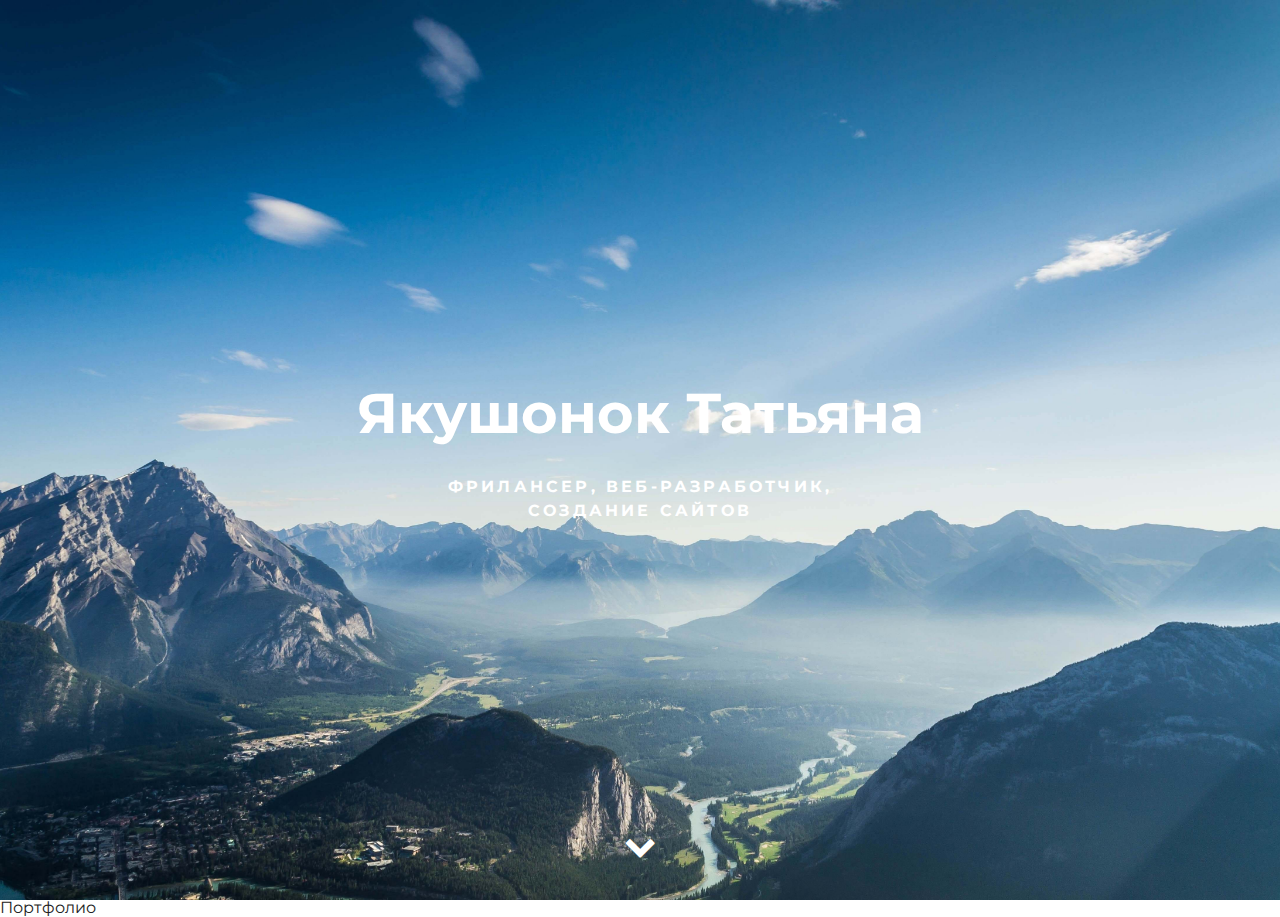
==== portfolio-1/index.html @ 1fcd5ddc "feat: add section header" ====
<!DOCTYPE html>
<html lang="en">
<head>
    <meta charset="UTF-8">
    <meta http-equiv="X-UA-Compatible" content="IE=edge">
    <meta name="viewport" content="width=device-width, initial-scale=1.0">
    <link rel="stylesheet" href="./font-awesome/css/font-awesome.min.css">
    <link rel="stylesheet" href="./css/styles.css">
    <title>Yakushonok Tatiana - frontend developer. Portfolio</title>
</head>
<body>
    <header class="header">
        <h1 class="header__title">
            Якушонок Татьяна
        </h1>
        <p class="header__subtitle">
            фрилансер, веб-разработчик, <br>создание сайтов
        </p>
        <div class="header__arrow">
            <i class="fa fa-chevron-down" aria-hidden="true"></i>
        </div>
    </header>
    <main class="main">
        <section class="portfolio">
            <h2 class="portfolio__title">
                Портфолио
            </h2>
        </section>
    </main>
</body>
</html>
---- portfolio-1/css/styles.css ----
@import url('reset.css');
@import url(https://fonts.googleapis.com/css?family=Montserrat:regular,600,700,italic,700italic);

html {
    box-sizing: border-box;
    scroll-behavior: smooth;
}

*,
*::before,
*::after {
    -webkit-box-sizing: inherit;
            box-sizing: inherit;
}

body {
    font-family: 'Montserrat', sans-serif;
}

/*===================================== HEADER ========================================*/

.header {
    position: relative;

    display: flex;
    flex-direction: column;
    justify-content: center;
    align-items: center;

    width: 100%;
    height: 100vh;

    background-color: #556983;
    background-image: url('../img/header-bg.jpg');
    background-repeat: no-repeat;
    background-size: cover;
    background-position: center;
}

.header__title {
    margin-bottom: 25px;
    font-weight: 700;
    font-size: 56px;
    line-height: 130%;
    text-align: center;
    color: #fff;
}

.header__subtitle {
    font-weight: 700;
    font-size: 16px;
    line-height: 150%;
    text-align: center;
    letter-spacing: 0.2em;
    text-transform: uppercase;
    color: #fff;
}

.header__arrow {
    display: flex;
    justify-content: center;
    align-items: center;

    width: 48px;
    height: 48px;
    position: absolute;
    bottom: 30px;
    left: 50%;
    transform: translateX(-50%);
}

.fa-chevron-down {
    font-size: 32px;
    color: #fff;
}
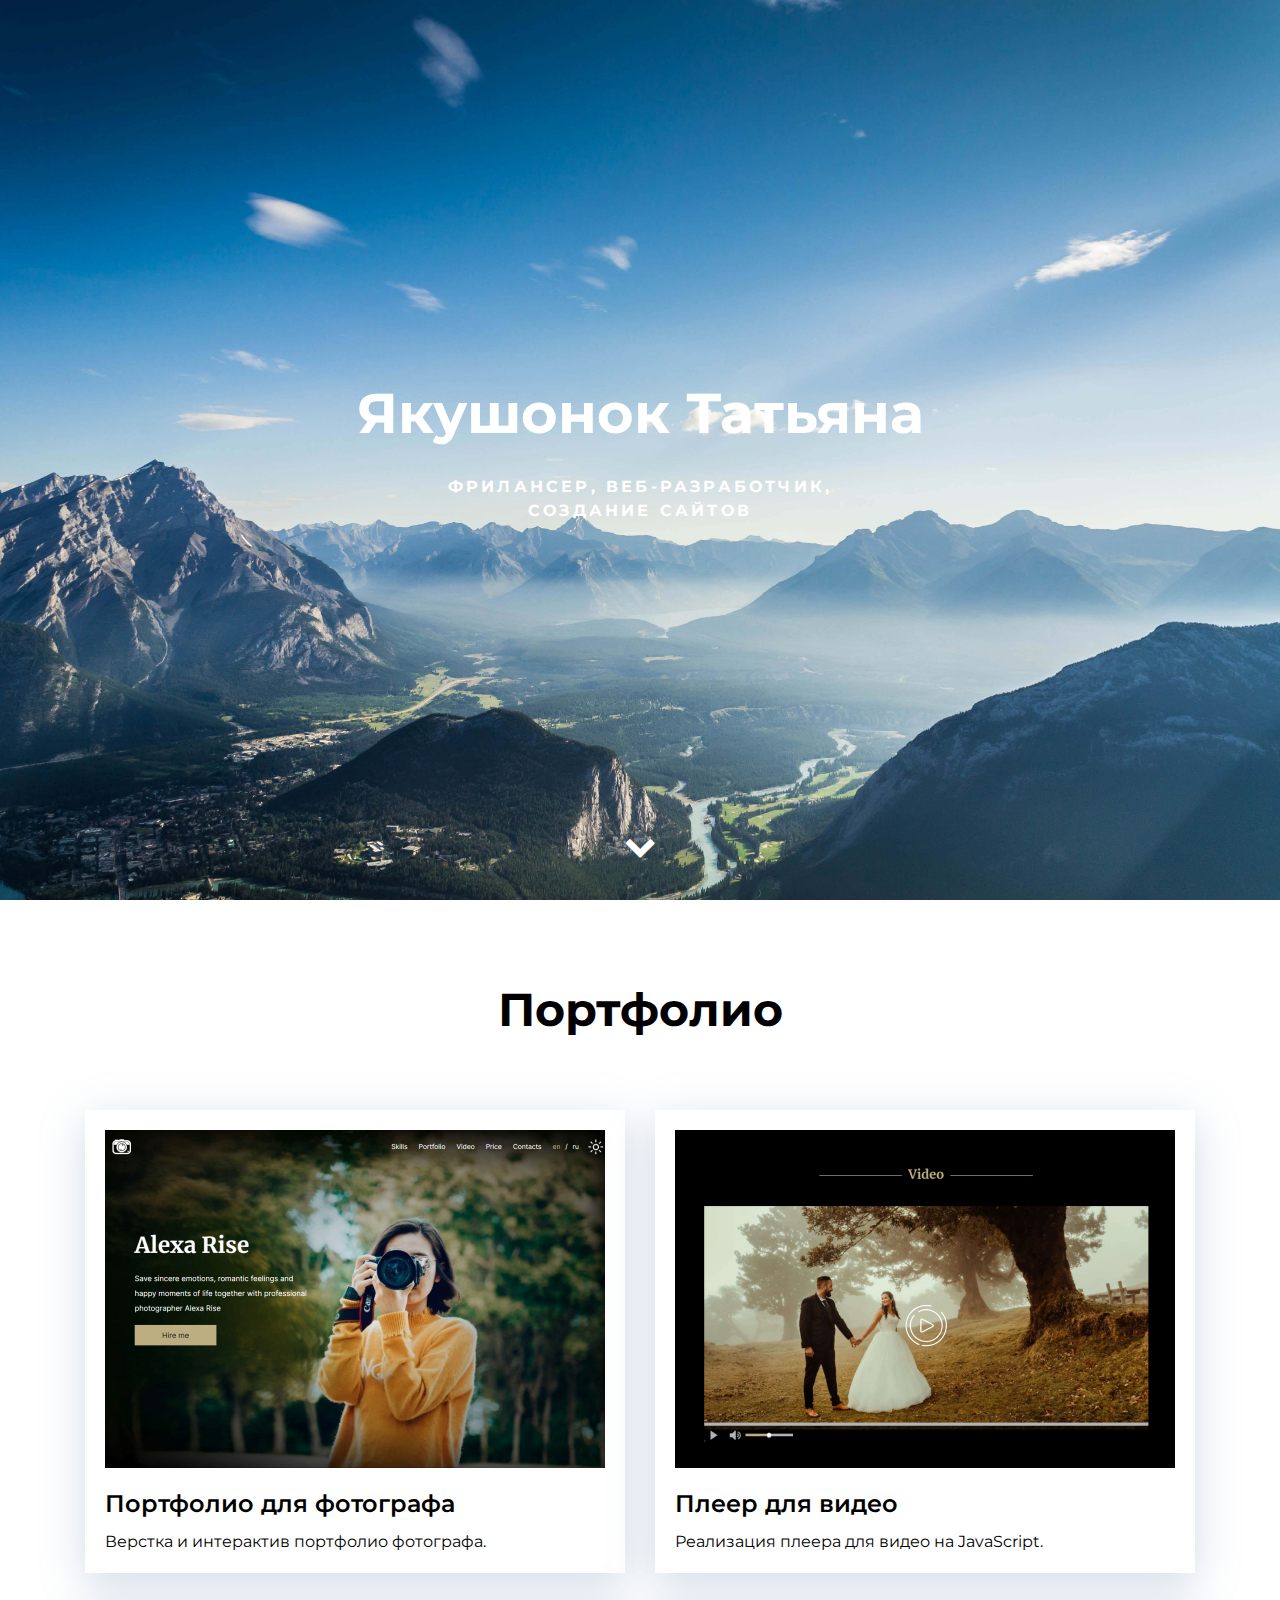
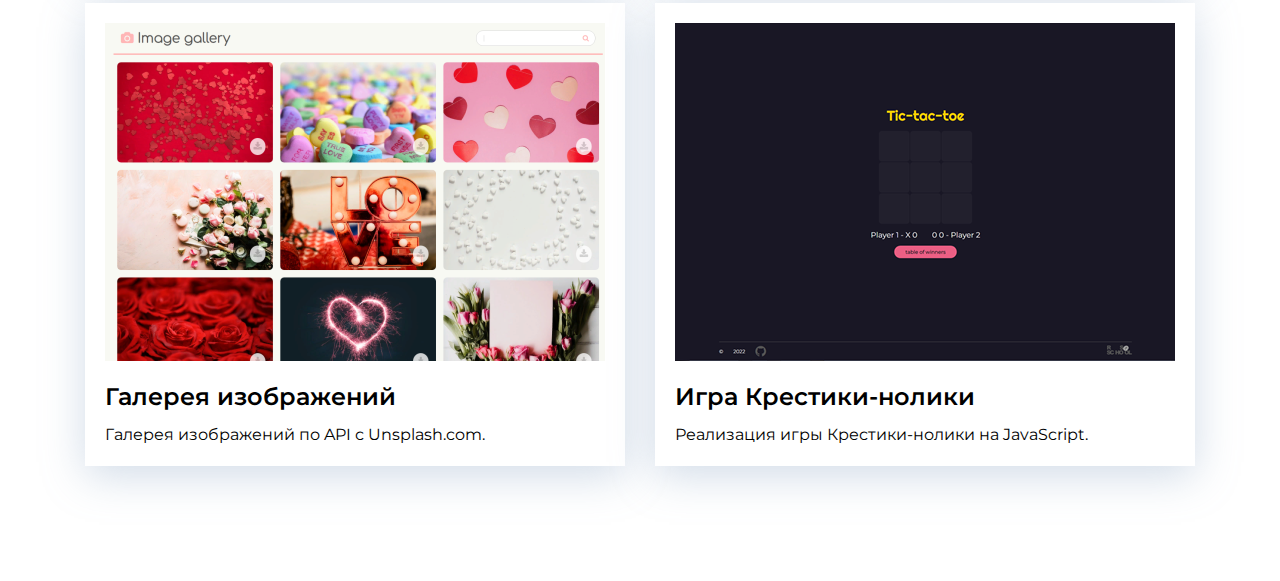
==== commit 1abc28e4: "feat: add section portfolio" ====
--- a/portfolio-1/index.html
+++ b/portfolio-1/index.html
@@ -22,9 +22,33 @@
     </header>
     <main class="main">
         <section class="portfolio">
-            <h2 class="portfolio__title">
-                Портфолио
-            </h2>
+            <div class="container">
+                <h2 class="portfolio__title section__title">
+                    Портфолио
+                </h2>
+                <div class="portfolio__cards-wrapper">
+                    <div class="card">
+                        <img class="card__img" src="./img/portfolio.png" alt="Порфолио фотографа">
+                        <h3 class="card__title" >Портфолио для фотографа</h3>
+                        <p class="card__subtitle" >Верстка и интерактив портфолио фотографа.</p>
+                    </div>
+                    <div class="card">
+                        <img class="card__img" src="./img/video-player.png" alt="Порфолио фотографа">
+                        <h3 class="card__title" >Плеер для видео</h3>
+                        <p class="card__subtitle" >Реализация плеера для видео на JavaScript.</p>
+                    </div>
+                    <div class="card">
+                        <img class="card__img" src="./img/image-gallery.png" alt="Порфолио фотографа">
+                        <h3 class="card__title" >Галерея изображений</h3>
+                        <p class="card__subtitle" >Галерея изображений по API с Unsplash.com.</p>
+                    </div>
+                    <div class="card">
+                        <img class="card__img" src="./img/game.png" alt="Порфолио фотографа">
+                        <h3 class="card__title" >Игра Крестики-нолики</h3>
+                        <p class="card__subtitle" >Реализация игры Крестики-нолики на JavaScript.</p>
+                    </div>
+                </div>
+            </div>
         </section>
     </main>
 </body>
--- a/portfolio-1/css/styles.css
+++ b/portfolio-1/css/styles.css
@@ -15,6 +15,21 @@
 
 body {
     font-family: 'Montserrat', sans-serif;
+    font-size: 16px;
+    line-height: 130%;
+    color: #000;
+}
+
+.container {
+    max-width: 1110px;
+    margin: 0 auto;
+}
+
+.section__title {
+    font-weight: 700;
+    font-size: 46px;
+    line-height: 130%;
+    text-align: center;
 }
 
 /*===================================== HEADER ========================================*/
@@ -72,4 +87,49 @@
 .fa-chevron-down {
     font-size: 32px;
     color: #fff;
+}
+
+/*===================================== SECTION PORTFOLIO ========================================*/
+
+.portfolio {
+    padding: 80px 0 115px 0;
+}
+
+.portfolio__title {
+    margin-bottom: 70px;
+}
+
+.portfolio__cards-wrapper {
+    display: flex;
+    flex-wrap: wrap;
+    justify-content: space-between;
+}
+
+.card {
+    margin-bottom: 30px;
+    padding: 20px;
+    max-width: 540px;
+    background-color: #fff;
+    box-shadow: 0px 10px 40px rgba(126, 155, 189, 0.35);
+}
+
+.card:last-child,
+.card:nth-last-child(2) {
+    margin-bottom: 0;
+}
+
+.card__img {
+    max-width: 100%;
+    margin-bottom: 20px;
+}
+
+.card__title {
+    margin-bottom: 13px;
+    font-weight: 600;
+    font-size: 24px;
+    line-height: 130%;
+}
+
+.card__subtitle {
+
 }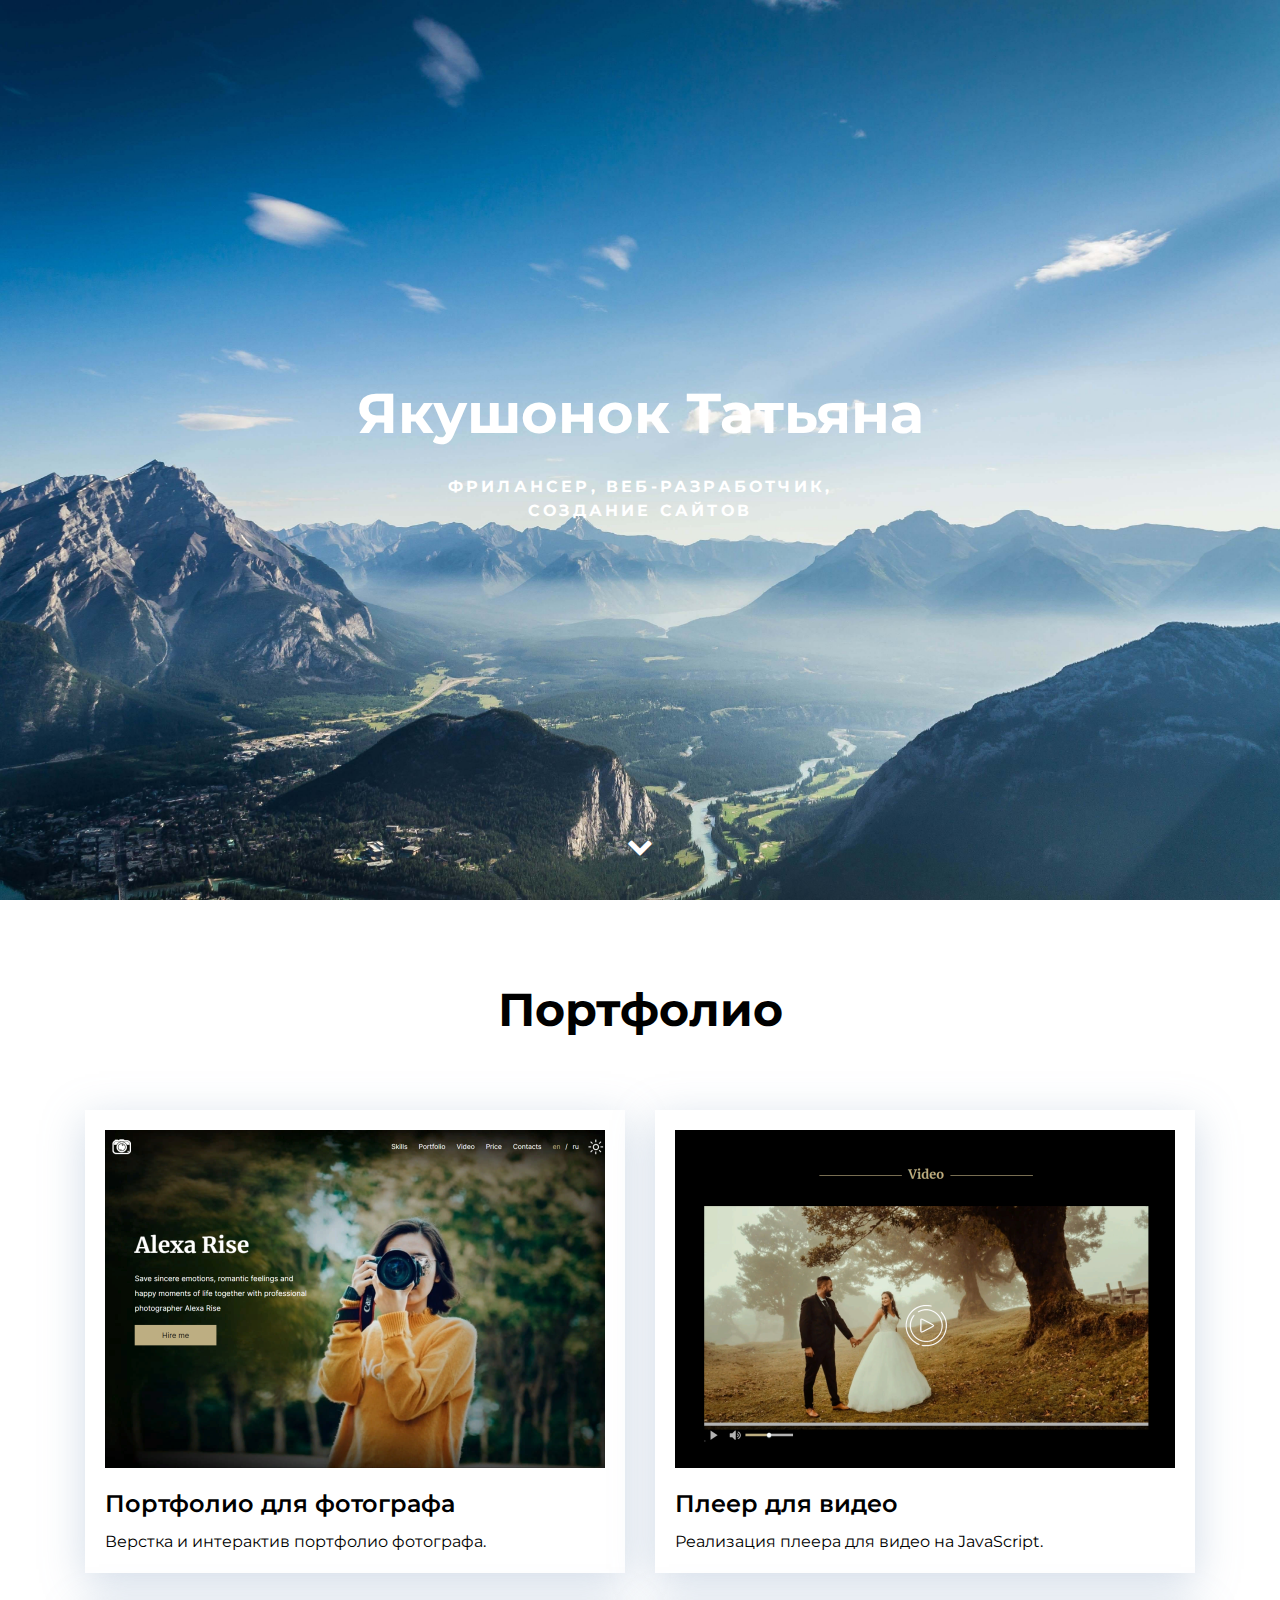
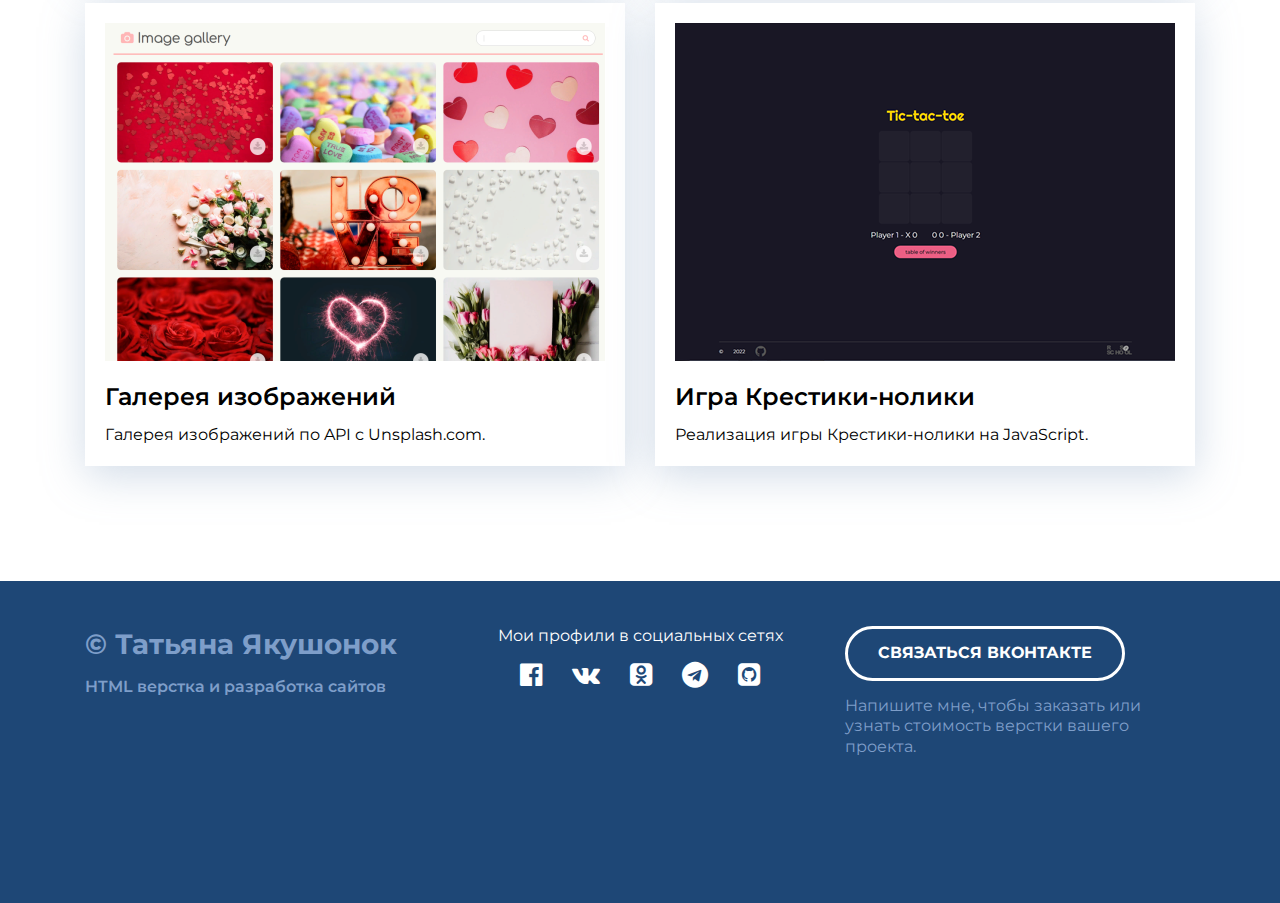
==== commit 050e6f60: "feat: add footer" ====
--- a/portfolio-1/index.html
+++ b/portfolio-1/index.html
@@ -51,5 +51,44 @@
             </div>
         </section>
     </main>
+
+    <footer class="footer">
+        <div class="container">
+            <div class="footer__row">
+                <div class="footer__copyright footer__col">
+                    <div class="footer__copyright-name">
+                        &copy Татьяна Якушонок
+                    </div>
+                    <p>HTML верстка и разработка сайтов</p>
+                </div> 
+                <div class="footer_icons">
+                    <p>Мои профили в социальных сетях</p>
+                    <div class="footer__icons-row footer__col">
+                        <a href="https://www.facebook.com/tatiana.yakushonok" target="_blank">
+                            <i class="fa fa-facebook-official" aria-hidden="true"></i>
+                        </a>
+                        <a href="https://vk.com/tatiana_yakushonok" target="_blank">
+                            <i class="fa fa-vk" aria-hidden="true"></i>
+                        </a>
+                        <a href="https://ok.ru/profile/570519197069" target="_blank">
+                            <i class="fa fa-odnoklassniki-square" aria-hidden="true"></i>
+                        </a>
+                        <a href="https://tele.click/yatatiana" target="_blank">
+                            <i class="fa fa-telegram" aria-hidden="true"></i>
+                        </a>
+                        <a href="https://github.com/TatianaYakushonok" target="_blank">
+                            <i class="fa fa-github-square" aria-hidden="true"></i>
+                        </a>
+                    </div>
+                </div>
+                <div class="footer__contacts footer__col">
+                    <a href="https://vk.com/tatiana_yakushonok" class="footer__button" target="_blank">
+                        Связаться Вконтакте
+                    </a>
+                    <p>Напишите мне, чтобы заказать или узнать стоимость верстки вашего проекта.</p>
+                </div>
+            </div>
+        </div>
+    </footer>
 </body>
 </html>--- a/portfolio-1/css/styles.css
+++ b/portfolio-1/css/styles.css
@@ -20,6 +20,10 @@
     color: #000;
 }
 
+a {
+    text-decoration: none;
+}
+
 .container {
     max-width: 1110px;
     margin: 0 auto;
@@ -28,7 +32,7 @@
 .section__title {
     font-weight: 700;
     font-size: 46px;
-    line-height: 130%;
+    line-height: 1.3;
     text-align: center;
 }
 
@@ -130,6 +134,78 @@
     line-height: 130%;
 }
 
-.card__subtitle {
-
+/*===================================== FOOTER ========================================*/
+
+.footer {
+    padding: 45px 0 130px 0;
+    color: #fff;
+    background-color: #1e4776;
+}
+
+.footer__col {
+    flex-grow: 1;
+    max-width: 350px;
+}
+
+.footer__row {
+    display: flex;
+    justify-content: space-between;
+}
+
+.footer__copyright {
+    color: #7e9ec9;
+    line-height: 1.3;
+}
+
+.footer__copyright-name {
+    font-weight: 700;
+    font-size: 28px;
+    margin-bottom: 15px;
+}
+
+.footer__copyright p {
+    font-weight: 600;
+    margin-bottom: 15px;
+}
+
+.footer_icons p {
+    margin-bottom: 15px;
+}
+
+.footer__icons-row {
+    display: flex;
+    justify-content: center;
+    align-items: center;
+    gap: 30px;
+}
+
+.fa {
+    font-size: 26px;
+    color: #fff;
+}
+
+.fa:hover {
+    color: #7e9ec9;
+}
+
+.footer__button {
+    display: inline-block;
+    padding: 14px 30px;
+    font-weight: 700;
+    color: #fff;
+    text-transform: uppercase;
+    border: 3px solid #fff;
+    border-radius: 50px;
+}
+
+.footer__button:hover,
+.footer__button:focus,
+.footer__button:active {
+    color: #1e4776;
+    background-color: #fff;
+}
+
+.footer__contacts p {
+    margin: 15px 0;
+    color: #7e9ec9;
 }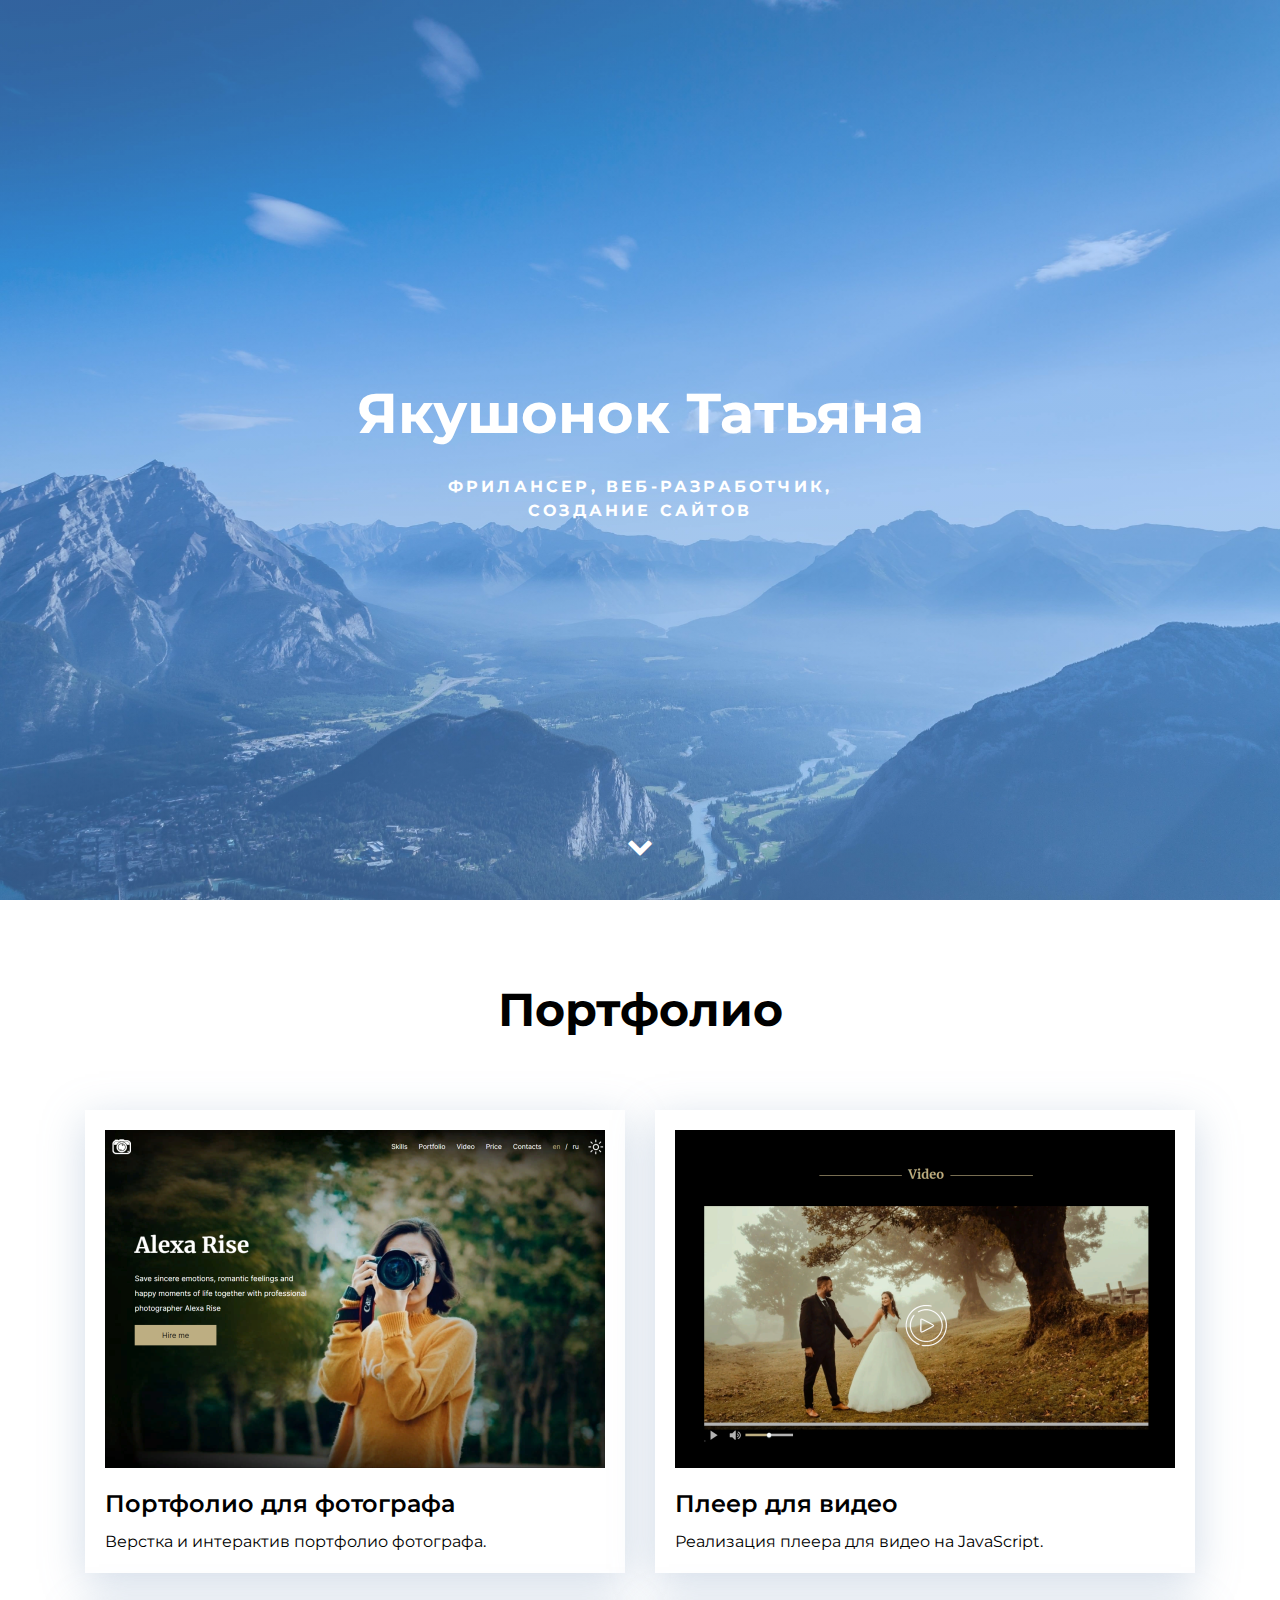
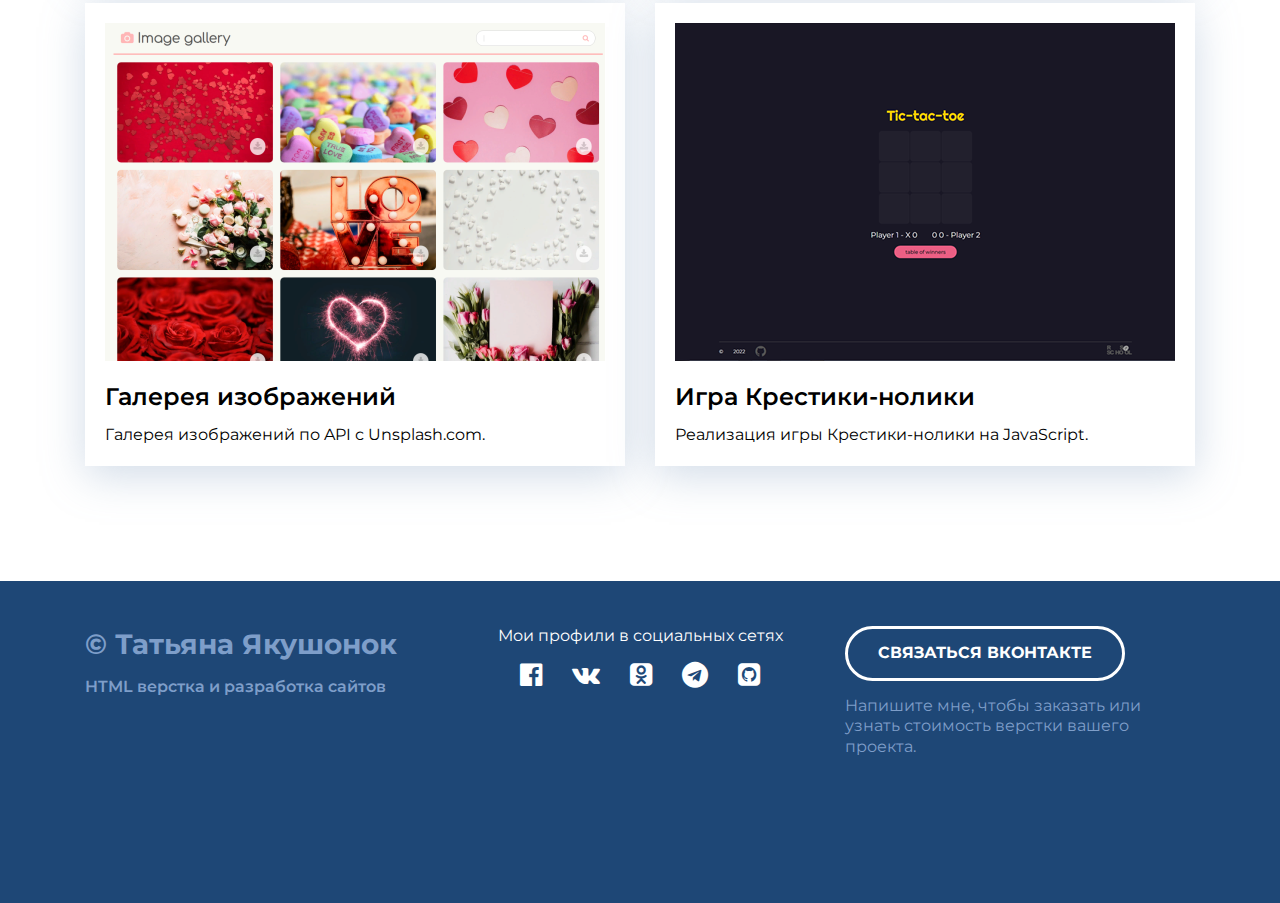
==== commit 8b180774: "feat: add adaptiv version" ====
--- a/portfolio-1/index.html
+++ b/portfolio-1/index.html
@@ -6,6 +6,7 @@
     <meta name="viewport" content="width=device-width, initial-scale=1.0">
     <link rel="stylesheet" href="./font-awesome/css/font-awesome.min.css">
     <link rel="stylesheet" href="./css/styles.css">
+    <link rel="stylesheet" href="./css/media.css">
     <title>Yakushonok Tatiana - frontend developer. Portfolio</title>
 </head>
 <body>
@@ -28,24 +29,32 @@
                 </h2>
                 <div class="portfolio__cards-wrapper">
                     <div class="card">
-                        <img class="card__img" src="./img/portfolio.png" alt="Порфолио фотографа">
-                        <h3 class="card__title" >Портфолио для фотографа</h3>
-                        <p class="card__subtitle" >Верстка и интерактив портфолио фотографа.</p>
+                        <a href="portfolio.html" class="card__link" terget="_blank">
+                            <img class="card__img" src="./img/portfolio.png" alt="Порфолио фотографа">
+                            <h3 class="card__title" >Портфолио для фотографа</h3>
+                            <p class="card__subtitle" >Верстка и интерактив портфолио фотографа.</p>
+                        </a>
                     </div>
                     <div class="card">
-                        <img class="card__img" src="./img/video-player.png" alt="Порфолио фотографа">
-                        <h3 class="card__title" >Плеер для видео</h3>
-                        <p class="card__subtitle" >Реализация плеера для видео на JavaScript.</p>
+                        <a href="portfolio.html" class="card__link" terget="_blank">
+                            <img class="card__img" src="./img/video-player.png" alt="Порфолио фотографа">
+                            <h3 class="card__title" >Плеер для видео</h3>
+                            <p class="card__subtitle" >Реализация плеера для видео на JavaScript.</p>
+                        </a>
                     </div>
                     <div class="card">
-                        <img class="card__img" src="./img/image-gallery.png" alt="Порфолио фотографа">
-                        <h3 class="card__title" >Галерея изображений</h3>
-                        <p class="card__subtitle" >Галерея изображений по API с Unsplash.com.</p>
+                        <a href="portfolio.html" class="card__link" terget="_blank">
+                            <img class="card__img" src="./img/image-gallery.png" alt="Порфолио фотографа">
+                            <h3 class="card__title" >Галерея изображений</h3>
+                            <p class="card__subtitle" >Галерея изображений по API с Unsplash.com.</p>
+                        </a>
                     </div>
                     <div class="card">
-                        <img class="card__img" src="./img/game.png" alt="Порфолио фотографа">
-                        <h3 class="card__title" >Игра Крестики-нолики</h3>
-                        <p class="card__subtitle" >Реализация игры Крестики-нолики на JavaScript.</p>
+                        <a href="portfolio.html" class="card__link" terget="_blank">
+                            <img class="card__img" src="./img/game.png" alt="Порфолио фотографа">
+                            <h3 class="card__title" >Игра Крестики-нолики</h3>
+                            <p class="card__subtitle" >Реализация игры Крестики-нолики на JavaScript.</p>
+                        </a>
                     </div>
                 </div>
             </div>
@@ -82,7 +91,7 @@
                     </div>
                 </div>
                 <div class="footer__contacts footer__col">
-                    <a href="https://vk.com/tatiana_yakushonok" class="footer__button" target="_blank">
+                    <a href="https://vk.me/tatiana_yakushonok" class="footer__button button" target="_blank">
                         Связаться Вконтакте
                     </a>
                     <p>Напишите мне, чтобы заказать или узнать стоимость верстки вашего проекта.</p>
--- a/portfolio-1/css/styles.css
+++ b/portfolio-1/css/styles.css
@@ -22,11 +22,17 @@
 
 a {
     text-decoration: none;
+    color: #000;
+}
+
+img {
+    max-width: 100%;
 }
 
 .container {
-    max-width: 1110px;
+    max-width: 1140px;
     margin: 0 auto;
+    padding: 0 15px;
 }
 
 .section__title {
@@ -34,6 +40,24 @@
     font-size: 46px;
     line-height: 1.3;
     text-align: center;
+}
+
+.button {
+    display: inline-block;
+    padding: 14px 30px;
+    font-weight: 700;
+    color: #fff;
+    text-transform: uppercase;
+    border: 3px solid #fff;
+    border-radius: 50px;
+    transition: all .3s ease-in;
+}
+
+.button:hover,
+.button:focus,
+.button:active {
+    color: #1e4776;
+    background-color: #fff;
 }
 
 /*===================================== HEADER ========================================*/
@@ -49,8 +73,7 @@
     width: 100%;
     height: 100vh;
 
-    background-color: #556983;
-    background-image: url('../img/header-bg.jpg');
+    background-image: linear-gradient(to top, rgba(99, 163, 247, .5), rgba(99, 163, 247, .5)), url('../img/header-bg.jpg');
     background-repeat: no-repeat;
     background-size: cover;
     background-position: center;
@@ -111,10 +134,28 @@
 
 .card {
     margin-bottom: 30px;
-    padding: 20px;
     max-width: 540px;
     background-color: #fff;
     box-shadow: 0px 10px 40px rgba(126, 155, 189, 0.35);
+    transition: transform .2s ease-in;
+}
+
+.card:hover,
+.card:focus,
+.card:active {
+    transform: translateY(-15px);
+}
+
+.card__link {
+    padding: 20px;
+    display: block;
+    transition: color .2s ease-in;
+}
+
+.card__link:hover,
+.card__link:focus,
+.card__link:active {
+    color: rgb(39, 91, 236);
 }
 
 .card:last-child,
@@ -149,6 +190,7 @@
 
 .footer__row {
     display: flex;
+    flex-wrap: wrap;
     justify-content: space-between;
 }
 
@@ -188,24 +230,46 @@
     color: #7e9ec9;
 }
 
-.footer__button {
-    display: inline-block;
-    padding: 14px 30px;
-    font-weight: 700;
-    color: #fff;
-    text-transform: uppercase;
-    border: 3px solid #fff;
-    border-radius: 50px;
-}
-
-.footer__button:hover,
-.footer__button:focus,
-.footer__button:active {
-    color: #1e4776;
-    background-color: #fff;
-}
-
 .footer__contacts p {
     margin: 15px 0;
     color: #7e9ec9;
+}
+
+/*===================================== PROJECTS ========================================*/
+
+.project {
+    padding: 80px 0 120px;
+    text-align: center;
+}
+
+.project__header {
+    margin-bottom: 40px;
+}
+
+.project__img {
+    margin-bottom: 70px;
+}
+
+.project__description {
+    max-width: 730px;
+    margin: 0 auto 60px;
+    text-align: center;
+}
+
+.project__description p {
+    margin-bottom: 15px;
+    line-height: 1.5;
+    text-align: center;
+}
+
+.project__button {
+    color: #1e4776;
+    border: 3px solid #1e4776;
+}
+
+.project__button:hover,
+.project__button:focus,
+.project__button:active {
+    color: #fff;
+    background-color: #1e4776;
 }--- a/portfolio-1/css/media.css
+++ b/portfolio-1/css/media.css
@@ -0,0 +1,108 @@
+@media (max-width: 1140px) {
+
+    /*=================== SECTION PORTFOLIO ====================*/
+
+    .card {
+        width: calc(50% - 15px);
+    }
+
+    /*=================== FOOTER ====================*/
+
+    .footer {
+        padding: 40px 0 60px;
+    }
+
+    .footer__row {
+        text-align: center;
+        justify-content: center;
+        gap: 25px;
+    }
+}
+
+@media (max-width: 760px) {
+
+    /*=================== ОБЩИЕ ТЕГИ ====================*/
+
+    body {
+        font-size: 14px;
+    }
+
+    .section__title {
+        font-size: 32px;
+    }
+
+    /*=================== HEADER ====================*/
+
+    .header__title{
+        font-size: 32px;
+    }
+
+    .header__subtitle {
+        font-size: 14px;
+    }
+
+    /*=================== SECTION PORTFOLIO ====================*/
+
+    .portfolio {
+        padding: 40px 0 60px;
+    }
+
+    .portfolio__title {
+        margin-bottom: 30px;
+    }
+
+    .portfolio__cards-wrapper {
+        justify-content: center;
+    }
+
+    .card {
+        max-width: 530px;
+        width: 100%;
+    }
+
+    .card__link {
+        padding: 15px;
+    }
+
+    .card:nth-last-child(2) {
+        margin-bottom: 30px;
+    }
+
+    .card__img {
+        margin-bottom: 10px;
+    } 
+
+    .card__title {
+        margin-bottom: 10px;
+        font-size: 18px;
+    }
+
+    /*=================== FOOTER ====================*/
+
+    .footer__copyright-name {
+        font-size: 20px;
+        margin-bottom: 10px;
+    }
+
+    .project {
+        padding: 40px 0 60px;
+    }
+
+    .project__img {
+        margin-bottom: 20px;
+    }
+
+    .project__description {
+        margin-bottom: 50px;
+    }
+}
+
+@media (max-width: 570px) {
+
+    /*=================== FOOTER ====================*/
+
+    .footer__row {
+        flex-direction: column-reverse;
+        align-items: center;
+    }
+}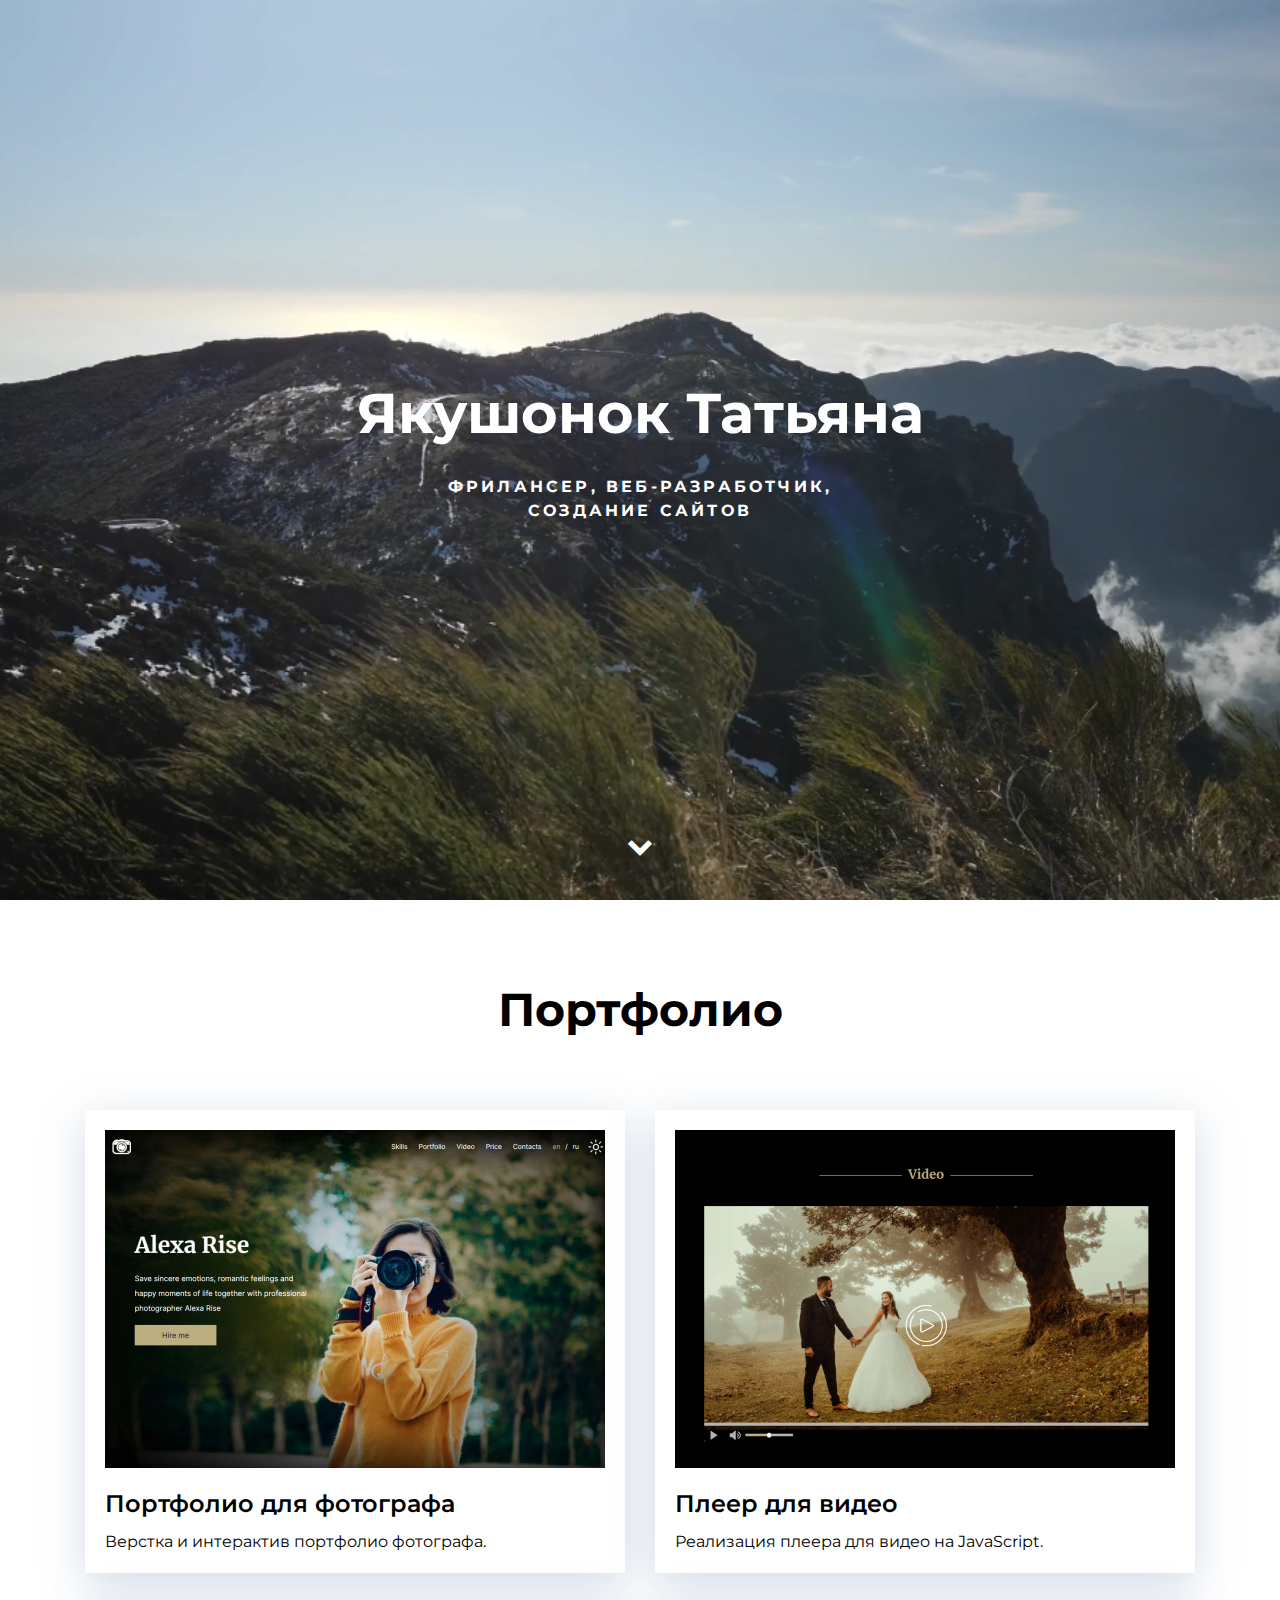
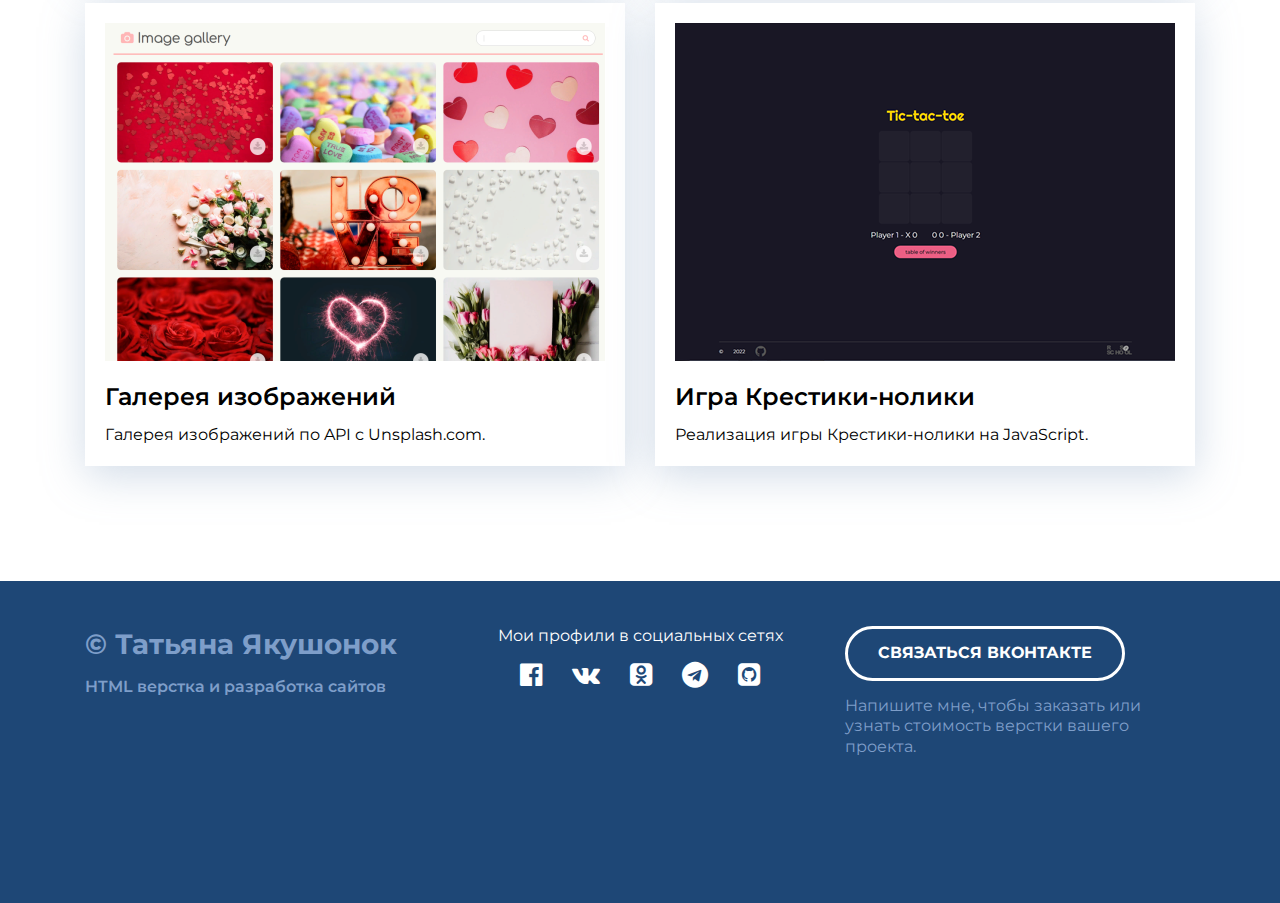
==== commit 46aaab24: "feat: add video background" ====
--- a/portfolio-1/index.html
+++ b/portfolio-1/index.html
@@ -10,19 +10,19 @@
     <title>Yakushonok Tatiana - frontend developer. Portfolio</title>
 </head>
 <body>
-    <header class="header">
+    <header class="header" id="header">
         <h1 class="header__title">
             Якушонок Татьяна
         </h1>
         <p class="header__subtitle">
             фрилансер, веб-разработчик, <br>создание сайтов
         </p>
-        <div class="header__arrow">
+        <a href="#portfolio" class="header__arrow">
             <i class="fa fa-chevron-down" aria-hidden="true"></i>
-        </div>
+        </a>
     </header>
     <main class="main">
-        <section class="portfolio">
+        <section class="portfolio" id="portfolio">
             <div class="container">
                 <h2 class="portfolio__title section__title">
                     Портфолио
@@ -99,5 +99,9 @@
             </div>
         </div>
     </footer>
+
+    <script src="./libs/jquery/jquery-3.6.0.min.js"></script>
+    <script src="./libs/vide/jquery.vide.min.js"></script>
+    <script src="./js/main.js"></script>
 </body>
 </html>--- a/portfolio-1/css/styles.css
+++ b/portfolio-1/css/styles.css
@@ -13,6 +13,10 @@
             box-sizing: inherit;
 }
 
+html {
+    scroll-behavior: smooth;
+}
+
 body {
     font-family: 'Montserrat', sans-serif;
     font-size: 16px;
@@ -73,7 +77,7 @@
     width: 100%;
     height: 100vh;
 
-    background-image: linear-gradient(to top, rgba(99, 163, 247, .5), rgba(99, 163, 247, .5)), url('../img/header-bg.jpg');
+    /*background-image: linear-gradient(to top, rgba(99, 163, 247, .5), rgba(99, 163, 247, .5)), url('../img/header-bg.jpg');*/
     background-repeat: no-repeat;
     background-size: cover;
     background-position: center;
